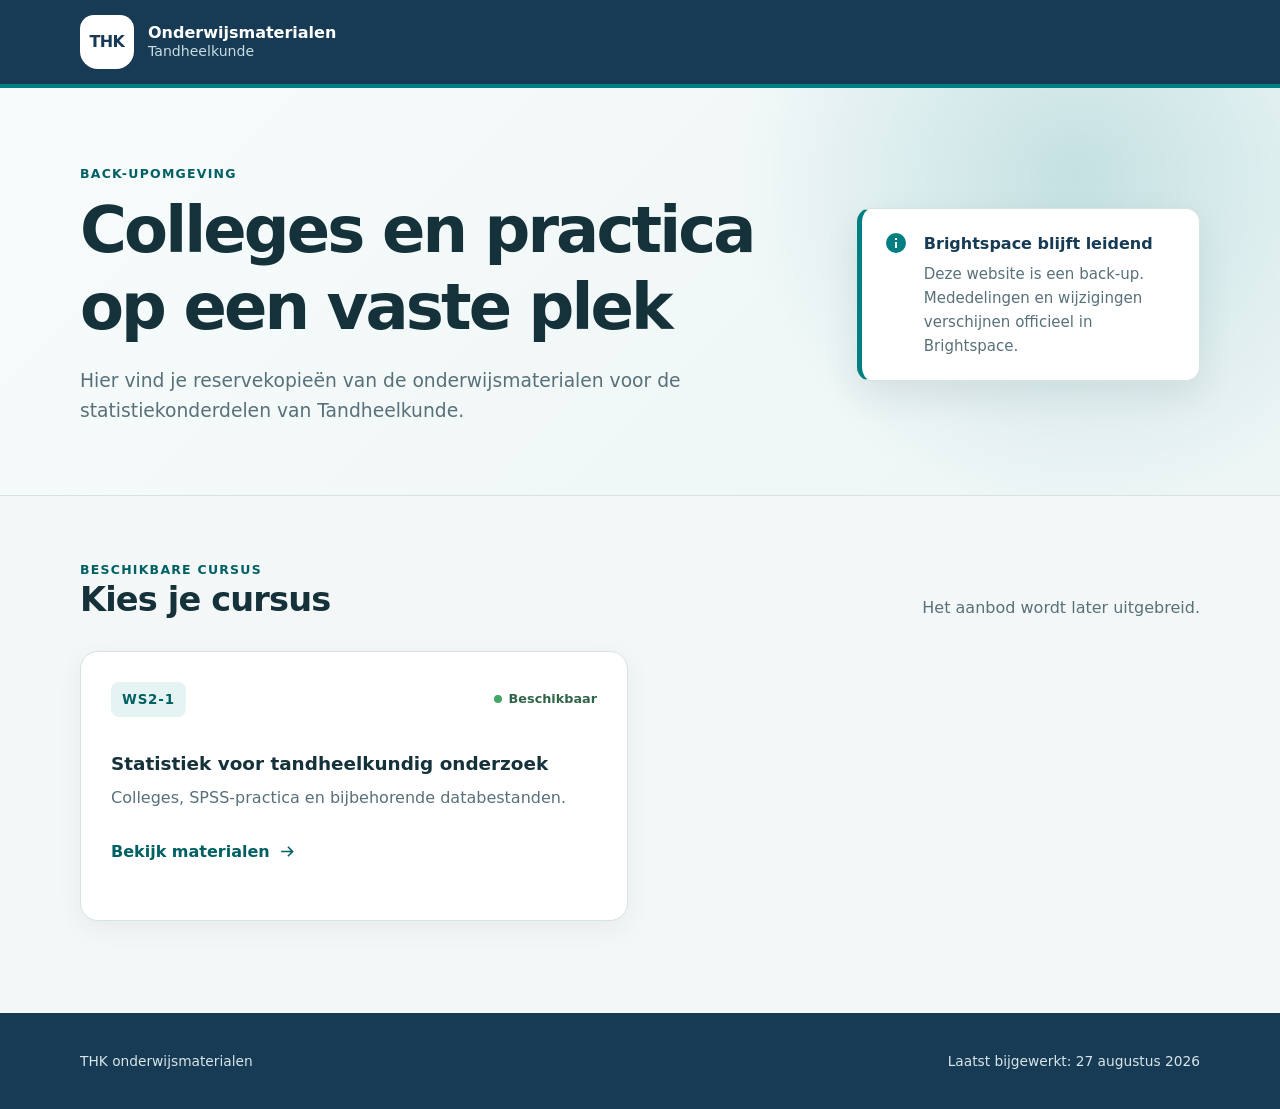
==== index.html @ 72709900 "Create THK course materials site" ====
<!doctype html>
<html lang="nl">
<head>
  <meta charset="utf-8">
  <meta name="viewport" content="width=device-width, initial-scale=1">
  <meta name="description" content="Back-upomgeving voor onderwijsmaterialen Tandheelkunde.">
  <title>THK | Onderwijsmaterialen</title>
  <link rel="stylesheet" href="assets/site.css">
</head>
<body>
  <a class="skip-link" href="#inhoud">Ga naar de inhoud</a>

  <header class="site-header">
    <div class="shell header-inner">
      <a class="brand" href="./" aria-label="THK startpagina">
        <span class="brand-mark" aria-hidden="true">THK</span>
        <span class="brand-copy">
          <strong>Onderwijsmaterialen</strong>
          <span>Tandheelkunde</span>
        </span>
      </a>
    </div>
  </header>

  <main id="inhoud">
    <section class="hero">
      <div class="shell hero-grid">
        <div>
          <p class="eyebrow">Back-upomgeving</p>
          <h1>Colleges en practica op een vaste plek</h1>
          <p class="hero-text">
            Hier vind je reservekopieën van de onderwijsmaterialen voor de
            statistiekonderdelen van Tandheelkunde.
          </p>
        </div>
        <aside class="notice" aria-label="Belangrijke informatie">
          <svg class="notice-icon" viewBox="0 0 24 24" aria-hidden="true">
            <path d="M12 2a10 10 0 1 0 0 20 10 10 0 0 0 0-20Zm1 15h-2v-6h2v6Zm0-8h-2V7h2v2Z"/>
          </svg>
          <div>
            <strong>Brightspace blijft leidend</strong>
            <p>Deze website is een back-up. Mededelingen en wijzigingen verschijnen officieel in Brightspace.</p>
          </div>
        </aside>
      </div>
    </section>

    <section class="shell course-section" aria-labelledby="opleidingen-heading">
      <div class="section-heading">
        <div>
          <p class="eyebrow">Beschikbare cursus</p>
          <h2 id="opleidingen-heading">Kies je cursus</h2>
        </div>
        <p>Het aanbod wordt later uitgebreid.</p>
      </div>

      <div class="course-grid">
        <a class="course-card" href="courses/ws2-1/">
          <div class="course-card-top">
            <span class="course-code">WS2-1</span>
            <span class="status-badge">Beschikbaar</span>
          </div>
          <h3>Statistiek voor tandheelkundig onderzoek</h3>
          <p>Colleges, SPSS-practica en bijbehorende databestanden.</p>
          <span class="card-link">
            Bekijk materialen
            <svg viewBox="0 0 24 24" aria-hidden="true"><path d="m13.2 5.3-1.4 1.4 4.3 4.3H4v2h12.1l-4.3 4.3 1.4 1.4 6.7-6.7-6.7-6.7Z"/></svg>
          </span>
        </a>
      </div>
    </section>
  </main>

  <footer class="site-footer">
    <div class="shell footer-inner">
      <p>THK onderwijsmaterialen</p>
      <p>Laatst bijgewerkt: 27 augustus 2026</p>
    </div>
  </footer>
</body>
</html>
---- assets/site.css ----
:root {
  --ink: #15313a;
  --muted: #587079;
  --paper: #ffffff;
  --canvas: #f4f7f7;
  --line: #d7e2e3;
  --teal: #007f82;
  --teal-dark: #006064;
  --teal-soft: #e5f4f3;
  --navy: #173b55;
  --amber-soft: #fff5dc;
  --amber-ink: #725416;
  --shadow: 0 14px 36px rgba(21, 49, 58, 0.09);
  --radius: 18px;
}

* {
  box-sizing: border-box;
}

html {
  scroll-behavior: smooth;
}

body {
  margin: 0;
  color: var(--ink);
  background: var(--canvas);
  font-family: Inter, ui-sans-serif, system-ui, -apple-system, BlinkMacSystemFont, "Segoe UI", sans-serif;
  font-size: 16px;
  line-height: 1.6;
}

a {
  color: var(--teal-dark);
}

a:focus-visible {
  outline: 3px solid #f0b429;
  outline-offset: 4px;
}

svg {
  display: block;
  fill: currentColor;
}

.shell {
  width: min(1120px, calc(100% - 40px));
  margin-inline: auto;
}

.skip-link {
  position: fixed;
  z-index: 100;
  top: 12px;
  left: 12px;
  padding: 10px 16px;
  color: white;
  background: var(--navy);
  border-radius: 8px;
  transform: translateY(-150%);
}

.skip-link:focus {
  transform: translateY(0);
}

.site-header {
  color: white;
  background: var(--navy);
  border-bottom: 4px solid var(--teal);
}

.header-inner {
  min-height: 84px;
  display: flex;
  align-items: center;
}

.brand {
  display: inline-flex;
  align-items: center;
  gap: 14px;
  color: white;
  text-decoration: none;
}

.brand-mark {
  display: grid;
  place-items: center;
  width: 54px;
  height: 54px;
  color: var(--navy);
  background: white;
  border-radius: 14px 14px 18px 18px;
  font-weight: 850;
  letter-spacing: -0.04em;
}

.brand-copy {
  display: grid;
  line-height: 1.25;
}

.brand-copy strong {
  font-size: 1rem;
}

.brand-copy span {
  color: #c9dce4;
  font-size: 0.88rem;
}

.hero {
  padding: 76px 0 70px;
  background:
    radial-gradient(circle at 84% 22%, rgba(0, 127, 130, 0.18), transparent 30%),
    linear-gradient(135deg, #f7fbfb 0%, #edf5f5 100%);
  border-bottom: 1px solid var(--line);
}

.hero-grid {
  display: grid;
  grid-template-columns: minmax(0, 1.35fr) minmax(300px, 0.65fr);
  gap: 64px;
  align-items: center;
}

.eyebrow {
  margin: 0 0 8px;
  color: var(--teal-dark);
  font-size: 0.78rem;
  font-weight: 800;
  letter-spacing: 0.1em;
  text-transform: uppercase;
}

h1,
h2,
h3,
p {
  margin-top: 0;
}

h1,
h2,
h3 {
  line-height: 1.2;
}

h1 {
  max-width: 760px;
  margin-bottom: 20px;
  font-size: clamp(2.25rem, 5vw, 4.25rem);
  letter-spacing: -0.045em;
}

h2 {
  margin-bottom: 12px;
  font-size: clamp(1.55rem, 3vw, 2.1rem);
  letter-spacing: -0.025em;
}

h3 {
  margin-bottom: 10px;
  font-size: 1.15rem;
}

.hero-text {
  max-width: 720px;
  margin-bottom: 0;
  color: var(--muted);
  font-size: 1.17rem;
}

.notice {
  display: flex;
  gap: 16px;
  padding: 22px;
  color: var(--navy);
  background: var(--paper);
  border: 1px solid var(--line);
  border-left: 5px solid var(--teal);
  border-radius: 14px;
  box-shadow: var(--shadow);
}

.notice-icon {
  flex: 0 0 auto;
  width: 24px;
  height: 24px;
  color: var(--teal);
}

.notice p {
  margin: 5px 0 0;
  color: var(--muted);
  font-size: 0.94rem;
}

.course-section {
  padding: 64px 0 92px;
}

.section-heading {
  display: flex;
  justify-content: space-between;
  gap: 28px;
  align-items: end;
  margin-bottom: 30px;
}

.section-heading h2,
.section-heading p {
  margin-bottom: 0;
}

.section-heading > p {
  color: var(--muted);
}

.course-grid {
  display: grid;
  grid-template-columns: repeat(2, minmax(0, 1fr));
  gap: 24px;
}

.course-card {
  position: relative;
  display: block;
  min-height: 270px;
  padding: 30px;
  color: var(--ink);
  background: var(--paper);
  border: 1px solid var(--line);
  border-radius: var(--radius);
  box-shadow: 0 8px 26px rgba(21, 49, 58, 0.06);
  text-decoration: none;
  transition: transform 160ms ease, box-shadow 160ms ease, border-color 160ms ease;
}

.course-card:hover {
  transform: translateY(-3px);
  border-color: #9ec7c7;
  box-shadow: var(--shadow);
}

.course-card-top {
  display: flex;
  justify-content: space-between;
  align-items: center;
  gap: 16px;
  margin-bottom: 36px;
}

.course-code {
  display: inline-flex;
  padding: 7px 11px;
  color: var(--teal-dark);
  background: var(--teal-soft);
  border-radius: 8px;
  font-size: 0.84rem;
  font-weight: 850;
  letter-spacing: 0.06em;
}

.status-badge {
  color: #316446;
  font-size: 0.8rem;
  font-weight: 750;
}

.status-badge::before {
  content: "";
  display: inline-block;
  width: 8px;
  height: 8px;
  margin-right: 7px;
  background: #42a667;
  border-radius: 50%;
}

.course-card > p {
  max-width: 520px;
  margin-bottom: 28px;
  color: var(--muted);
}

.card-link {
  display: inline-flex;
  gap: 8px;
  align-items: center;
  color: var(--teal-dark);
  font-weight: 750;
}

.card-link svg {
  width: 19px;
  height: 19px;
  transition: transform 160ms ease;
}

.course-card:hover .card-link svg {
  transform: translateX(4px);
}

.course-hero {
  padding: 44px 0 54px;
  background: linear-gradient(135deg, #f8fbfb, #eaf3f3);
  border-bottom: 1px solid var(--line);
}

.breadcrumbs {
  display: flex;
  gap: 9px;
  margin-bottom: 38px;
  color: var(--muted);
  font-size: 0.9rem;
}

.breadcrumbs a {
  color: var(--teal-dark);
  font-weight: 700;
  text-decoration: none;
}

.course-title-row {
  display: flex;
  justify-content: space-between;
  gap: 48px;
  align-items: end;
}

.course-title-row h1 {
  margin-bottom: 14px;
  font-size: clamp(2rem, 4vw, 3.35rem);
}

.course-code-large {
  margin-bottom: 8px;
  padding: 12px 16px;
  font-size: 1rem;
}

.course-layout {
  display: grid;
  grid-template-columns: minmax(0, 1fr) 260px;
  gap: 44px;
  align-items: start;
  padding-top: 48px;
  padding-bottom: 90px;
}

.compact-notice {
  margin-bottom: 48px;
  box-shadow: none;
}

.session {
  padding: 34px;
  background: var(--paper);
  border: 1px solid var(--line);
  border-radius: var(--radius);
  box-shadow: 0 8px 28px rgba(21, 49, 58, 0.055);
}

.session-heading {
  display: grid;
  grid-template-columns: 52px minmax(0, 1fr);
  gap: 18px;
  padding-bottom: 28px;
  border-bottom: 1px solid var(--line);
}

.session-number {
  display: grid;
  place-items: center;
  align-self: start;
  width: 52px;
  height: 52px;
  color: white;
  background: var(--teal);
  border-radius: 14px;
  font-size: 1.35rem;
  font-weight: 850;
}

.session-heading h2 {
  margin-bottom: 8px;
}

.session-heading p:last-child {
  margin-bottom: 0;
  color: var(--muted);
}

.resource-list {
  display: grid;
}

.resource-card {
  display: grid;
  grid-template-columns: 52px minmax(0, 1fr) auto;
  gap: 18px;
  align-items: center;
  padding: 26px 0;
  border-bottom: 1px solid var(--line);
}

.resource-card:last-child {
  padding-bottom: 0;
  border-bottom: 0;
}

.file-icon {
  display: grid;
  place-items: center;
  width: 52px;
  height: 58px;
  border-radius: 8px 8px 12px 8px;
  font-size: 0.72rem;
  font-weight: 850;
  letter-spacing: 0.04em;
}

.file-pdf {
  color: #9b3030;
  background: #fbe9e7;
}

.file-docx {
  color: #245b99;
  background: #e9f1fb;
}

.file-data {
  color: #205b76;
  background: #e5f2f8;
}

.resource-copy h3,
.resource-copy p {
  margin-bottom: 4px;
}

.resource-copy p,
.resource-copy span {
  color: var(--muted);
  font-size: 0.9rem;
}

.download-button {
  display: inline-flex;
  gap: 8px;
  align-items: center;
  justify-content: center;
  min-width: 132px;
  padding: 10px 15px;
  color: white;
  background: var(--teal-dark);
  border-radius: 9px;
  font-size: 0.9rem;
  font-weight: 750;
  text-decoration: none;
  transition: background 160ms ease, transform 160ms ease;
}

.download-button:hover {
  background: var(--teal);
  transform: translateY(-1px);
}

.download-button svg {
  width: 18px;
  height: 18px;
}

.answers-section {
  margin-top: 30px;
  padding: 30px 34px;
  background: var(--amber-soft);
  border: 1px solid #ebd8a6;
  border-radius: var(--radius);
}

.answers-heading-row {
  display: flex;
  gap: 16px;
  align-items: center;
  margin-bottom: 12px;
}

.answers-heading-row h2 {
  margin-bottom: 0;
}

.lock-icon {
  display: grid;
  place-items: center;
  width: 48px;
  height: 48px;
  color: var(--amber-ink);
  background: white;
  border-radius: 13px;
}

.lock-icon svg {
  width: 23px;
  height: 23px;
}

.answers-section > p {
  margin-bottom: 14px;
  color: #654f25;
}

.unavailable-badge {
  display: inline-flex;
  padding: 6px 10px;
  color: var(--amber-ink);
  background: rgba(255, 255, 255, 0.75);
  border: 1px solid #e2cb8d;
  border-radius: 7px;
  font-size: 0.8rem;
  font-weight: 800;
}

.sidebar {
  position: sticky;
  top: 24px;
  padding: 24px;
  background: var(--paper);
  border: 1px solid var(--line);
  border-radius: 14px;
}

.sidebar h2 {
  margin-bottom: 20px;
  font-size: 1.05rem;
}

.sidebar dl {
  margin: 0 0 22px;
}

.sidebar dl div {
  padding: 12px 0;
  border-bottom: 1px solid var(--line);
}

.sidebar dl div:first-child {
  padding-top: 0;
}

.sidebar dt {
  color: var(--muted);
  font-size: 0.78rem;
  font-weight: 700;
  text-transform: uppercase;
}

.sidebar dd {
  margin: 2px 0 0;
  font-weight: 700;
}

.back-link {
  display: inline-flex;
  gap: 7px;
  align-items: center;
  font-size: 0.87rem;
  font-weight: 750;
  text-decoration: none;
}

.back-link svg {
  width: 18px;
  height: 18px;
}

.site-footer {
  color: #d8e5e9;
  background: var(--navy);
}

.footer-inner {
  min-height: 96px;
  display: flex;
  justify-content: space-between;
  gap: 24px;
  align-items: center;
  font-size: 0.86rem;
}

.footer-inner p {
  margin-bottom: 0;
}

@media (max-width: 820px) {
  .hero-grid,
  .course-layout {
    grid-template-columns: 1fr;
  }

  .hero-grid {
    gap: 34px;
  }

  .course-grid {
    grid-template-columns: 1fr;
  }

  .sidebar {
    position: static;
  }
}

@media (max-width: 620px) {
  .shell {
    width: min(100% - 28px, 1120px);
  }

  .hero {
    padding: 54px 0;
  }

  .section-heading,
  .course-title-row,
  .footer-inner {
    align-items: flex-start;
    flex-direction: column;
  }

  .course-code-large {
    order: -1;
  }

  .session {
    padding: 24px 20px;
  }

  .session-heading {
    grid-template-columns: 44px minmax(0, 1fr);
  }

  .session-number {
    width: 44px;
    height: 44px;
  }

  .resource-card {
    grid-template-columns: 48px minmax(0, 1fr);
  }

  .file-icon {
    width: 48px;
    height: 54px;
  }

  .download-button {
    grid-column: 1 / -1;
    width: 100%;
  }

  .answers-section {
    padding: 25px 20px;
  }

  .footer-inner {
    min-height: 120px;
    justify-content: center;
  }
}

@media (prefers-reduced-motion: reduce) {
  *,
  *::before,
  *::after {
    scroll-behavior: auto !important;
    transition: none !important;
  }
}
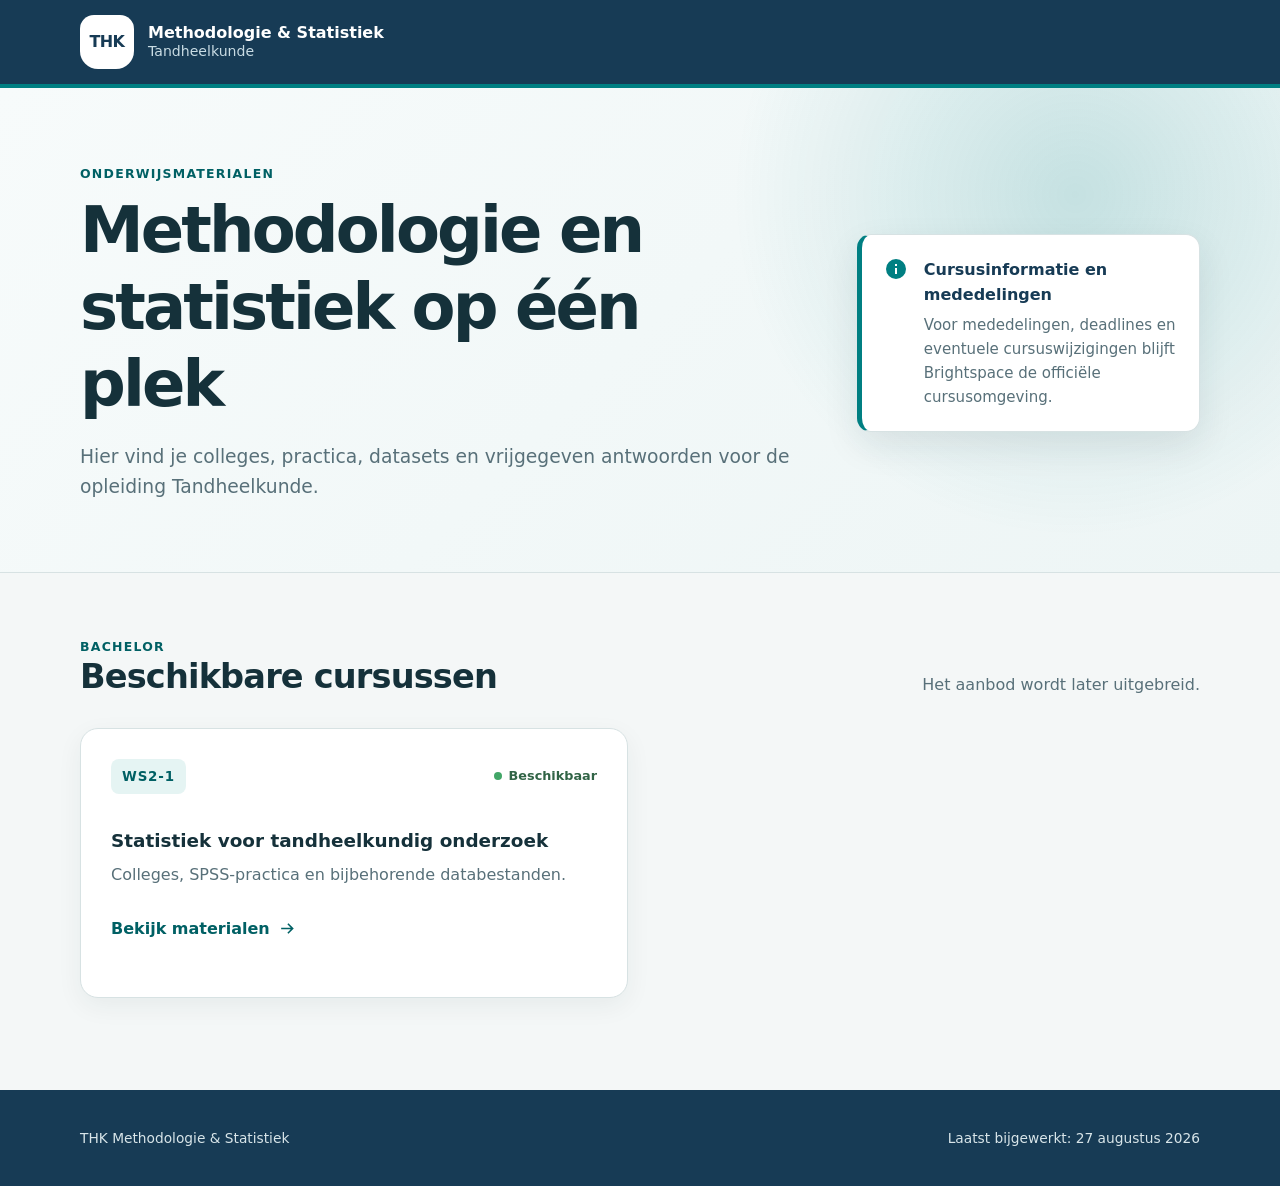
==== commit 4609abea: "Reframe site as methodology and statistics hub" ====
--- a/index.html
+++ b/index.html
@@ -3,8 +3,8 @@
 <head>
   <meta charset="utf-8">
   <meta name="viewport" content="width=device-width, initial-scale=1">
-  <meta name="description" content="Back-upomgeving voor onderwijsmaterialen Tandheelkunde.">
-  <title>THK | Onderwijsmaterialen</title>
+  <meta name="description" content="Onderwijsmaterialen voor methodologie en statistiek binnen Tandheelkunde.">
+  <title>THK | Methodologie &amp; Statistiek</title>
   <link rel="stylesheet" href="assets/site.css">
 </head>
 <body>
@@ -12,10 +12,10 @@
 
   <header class="site-header">
     <div class="shell header-inner">
-      <a class="brand" href="./" aria-label="THK startpagina">
+      <a class="brand" href="index.html" aria-label="THK startpagina">
         <span class="brand-mark" aria-hidden="true">THK</span>
         <span class="brand-copy">
-          <strong>Onderwijsmaterialen</strong>
+          <strong>Methodologie &amp; Statistiek</strong>
           <span>Tandheelkunde</span>
         </span>
       </a>
@@ -26,11 +26,11 @@
     <section class="hero">
       <div class="shell hero-grid">
         <div>
-          <p class="eyebrow">Back-upomgeving</p>
-          <h1>Colleges en practica op een vaste plek</h1>
+          <p class="eyebrow">Onderwijsmaterialen</p>
+          <h1>Methodologie en statistiek op één plek</h1>
           <p class="hero-text">
-            Hier vind je reservekopieën van de onderwijsmaterialen voor de
-            statistiekonderdelen van Tandheelkunde.
+            Hier vind je colleges, practica, datasets en vrijgegeven antwoorden
+            voor de opleiding Tandheelkunde.
           </p>
         </div>
         <aside class="notice" aria-label="Belangrijke informatie">
@@ -38,8 +38,8 @@
             <path d="M12 2a10 10 0 1 0 0 20 10 10 0 0 0 0-20Zm1 15h-2v-6h2v6Zm0-8h-2V7h2v2Z"/>
           </svg>
           <div>
-            <strong>Brightspace blijft leidend</strong>
-            <p>Deze website is een back-up. Mededelingen en wijzigingen verschijnen officieel in Brightspace.</p>
+            <strong>Cursusinformatie en mededelingen</strong>
+            <p>Voor mededelingen, deadlines en eventuele cursuswijzigingen blijft Brightspace de officiële cursusomgeving.</p>
           </div>
         </aside>
       </div>
@@ -48,14 +48,14 @@
     <section class="shell course-section" aria-labelledby="opleidingen-heading">
       <div class="section-heading">
         <div>
-          <p class="eyebrow">Beschikbare cursus</p>
-          <h2 id="opleidingen-heading">Kies je cursus</h2>
+          <p class="eyebrow">Bachelor</p>
+          <h2 id="opleidingen-heading">Beschikbare cursussen</h2>
         </div>
         <p>Het aanbod wordt later uitgebreid.</p>
       </div>
 
       <div class="course-grid">
-        <a class="course-card" href="courses/ws2-1/">
+        <a class="course-card" href="courses/ws2-1/index.html">
           <div class="course-card-top">
             <span class="course-code">WS2-1</span>
             <span class="status-badge">Beschikbaar</span>
@@ -73,7 +73,7 @@
 
   <footer class="site-footer">
     <div class="shell footer-inner">
-      <p>THK onderwijsmaterialen</p>
+      <p>THK Methodologie &amp; Statistiek</p>
       <p>Laatst bijgewerkt: 27 augustus 2026</p>
     </div>
   </footer>
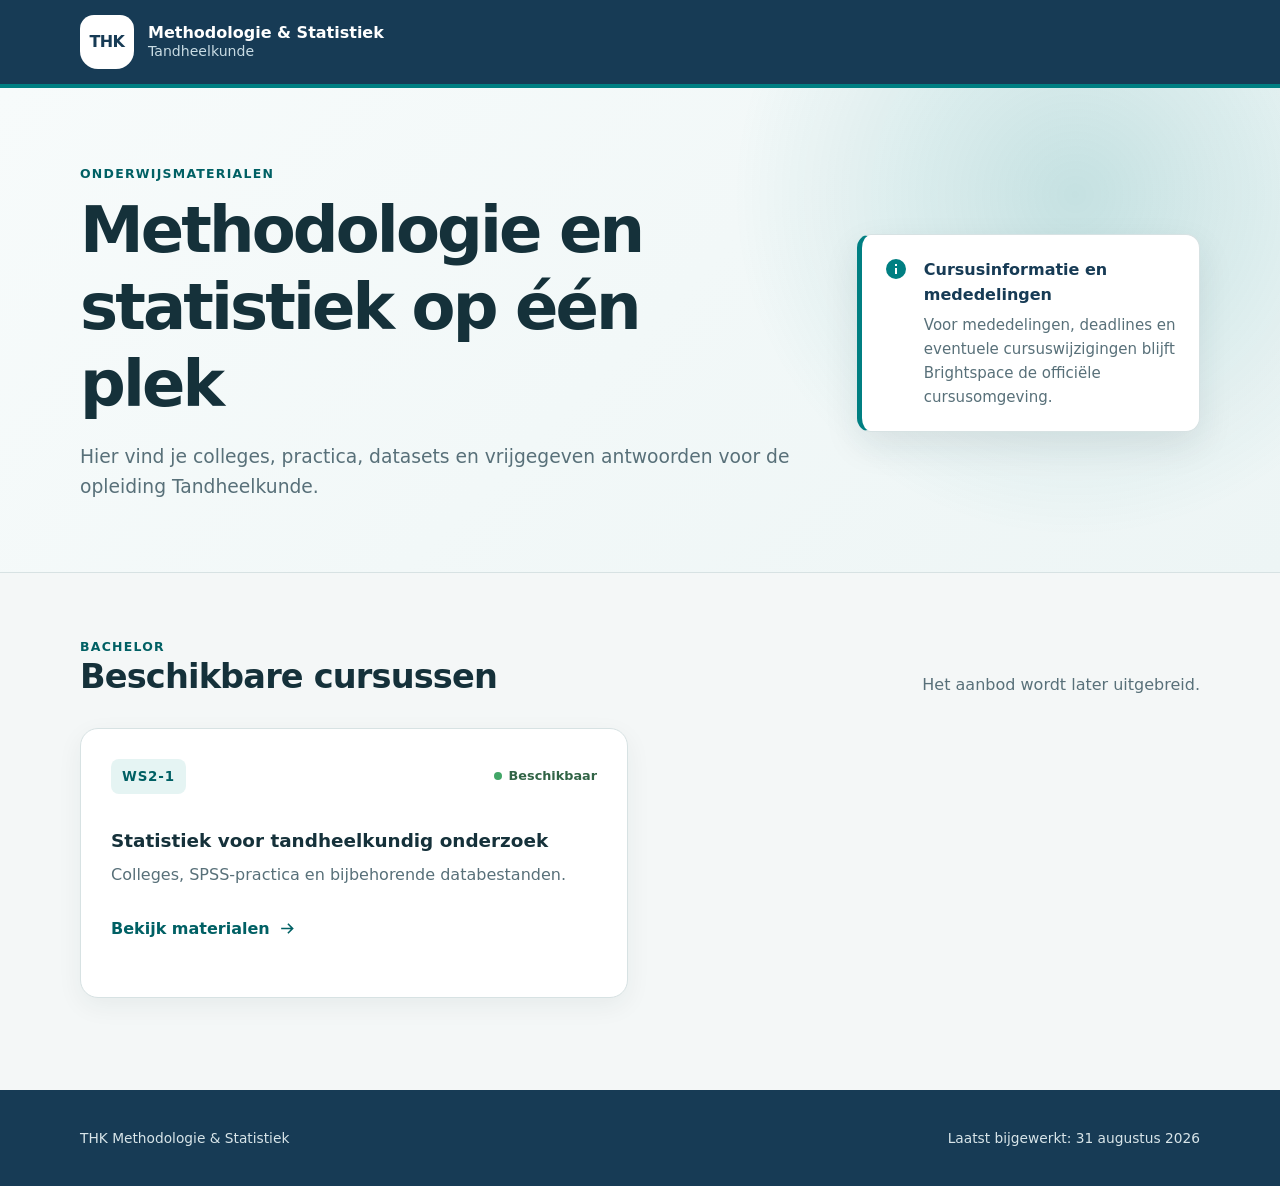
==== commit e4c19fb2: "Added answers WS2-1 practical 1" ====
--- a/index.html
+++ b/index.html
@@ -74,7 +74,7 @@
   <footer class="site-footer">
     <div class="shell footer-inner">
       <p>THK Methodologie &amp; Statistiek</p>
-      <p>Laatst bijgewerkt: 27 augustus 2026</p>
+      <p>Laatst bijgewerkt: 31 augustus 2026</p>
     </div>
   </footer>
 </body>
--- a/assets/site.css
+++ b/assets/site.css
@@ -495,7 +495,7 @@
   margin-bottom: 0;
 }
 
-.lock-icon {
+.answer-icon {
   display: grid;
   place-items: center;
   width: 48px;
@@ -505,7 +505,7 @@
   border-radius: 13px;
 }
 
-.lock-icon svg {
+.answer-icon svg {
   width: 23px;
   height: 23px;
 }
@@ -515,15 +515,11 @@
   color: #654f25;
 }
 
-.unavailable-badge {
-  display: inline-flex;
-  padding: 6px 10px;
+.answer-file-meta {
+  margin-left: 12px;
   color: var(--amber-ink);
-  background: rgba(255, 255, 255, 0.75);
-  border: 1px solid #e2cb8d;
-  border-radius: 7px;
   font-size: 0.8rem;
-  font-weight: 800;
+  font-weight: 700;
 }
 
 .sidebar {
@@ -667,6 +663,16 @@
     padding: 25px 20px;
   }
 
+  .answers-section .download-button {
+    width: 100%;
+  }
+
+  .answer-file-meta {
+    display: block;
+    margin: 10px 0 0;
+    text-align: center;
+  }
+
   .footer-inner {
     min-height: 120px;
     justify-content: center;
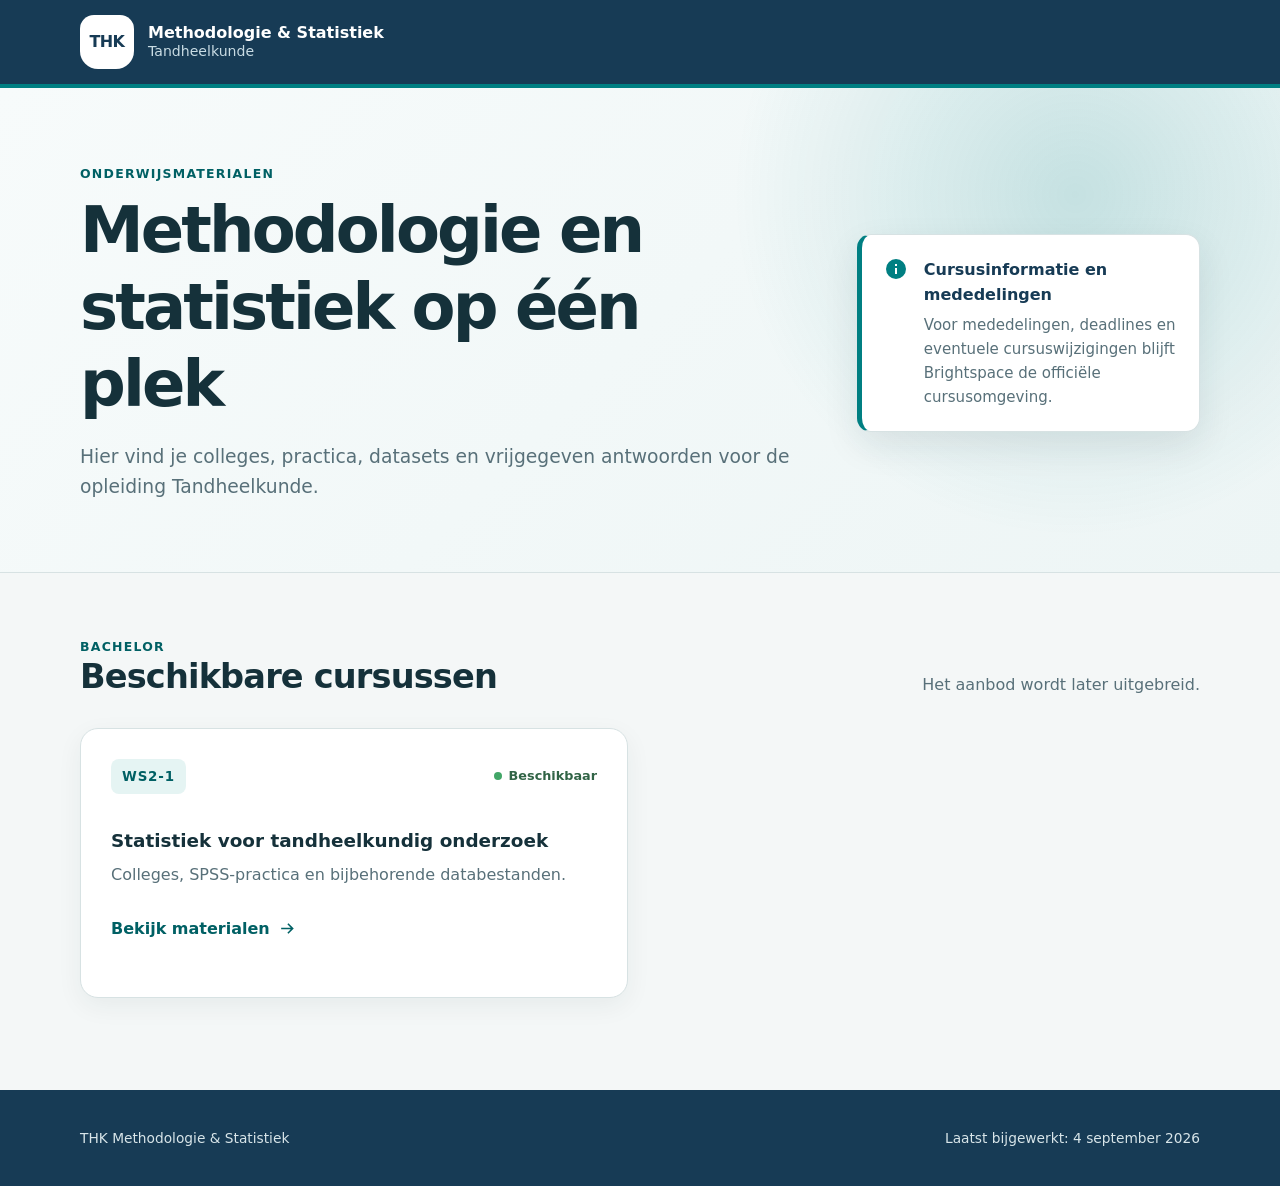
==== commit 3637e1c7: "Added material WS2-1, lecture 2" ====
--- a/index.html
+++ b/index.html
@@ -74,7 +74,7 @@
   <footer class="site-footer">
     <div class="shell footer-inner">
       <p>THK Methodologie &amp; Statistiek</p>
-      <p>Laatst bijgewerkt: 31 augustus 2026</p>
+      <p>Laatst bijgewerkt: 4 september 2026</p>
     </div>
   </footer>
 </body>
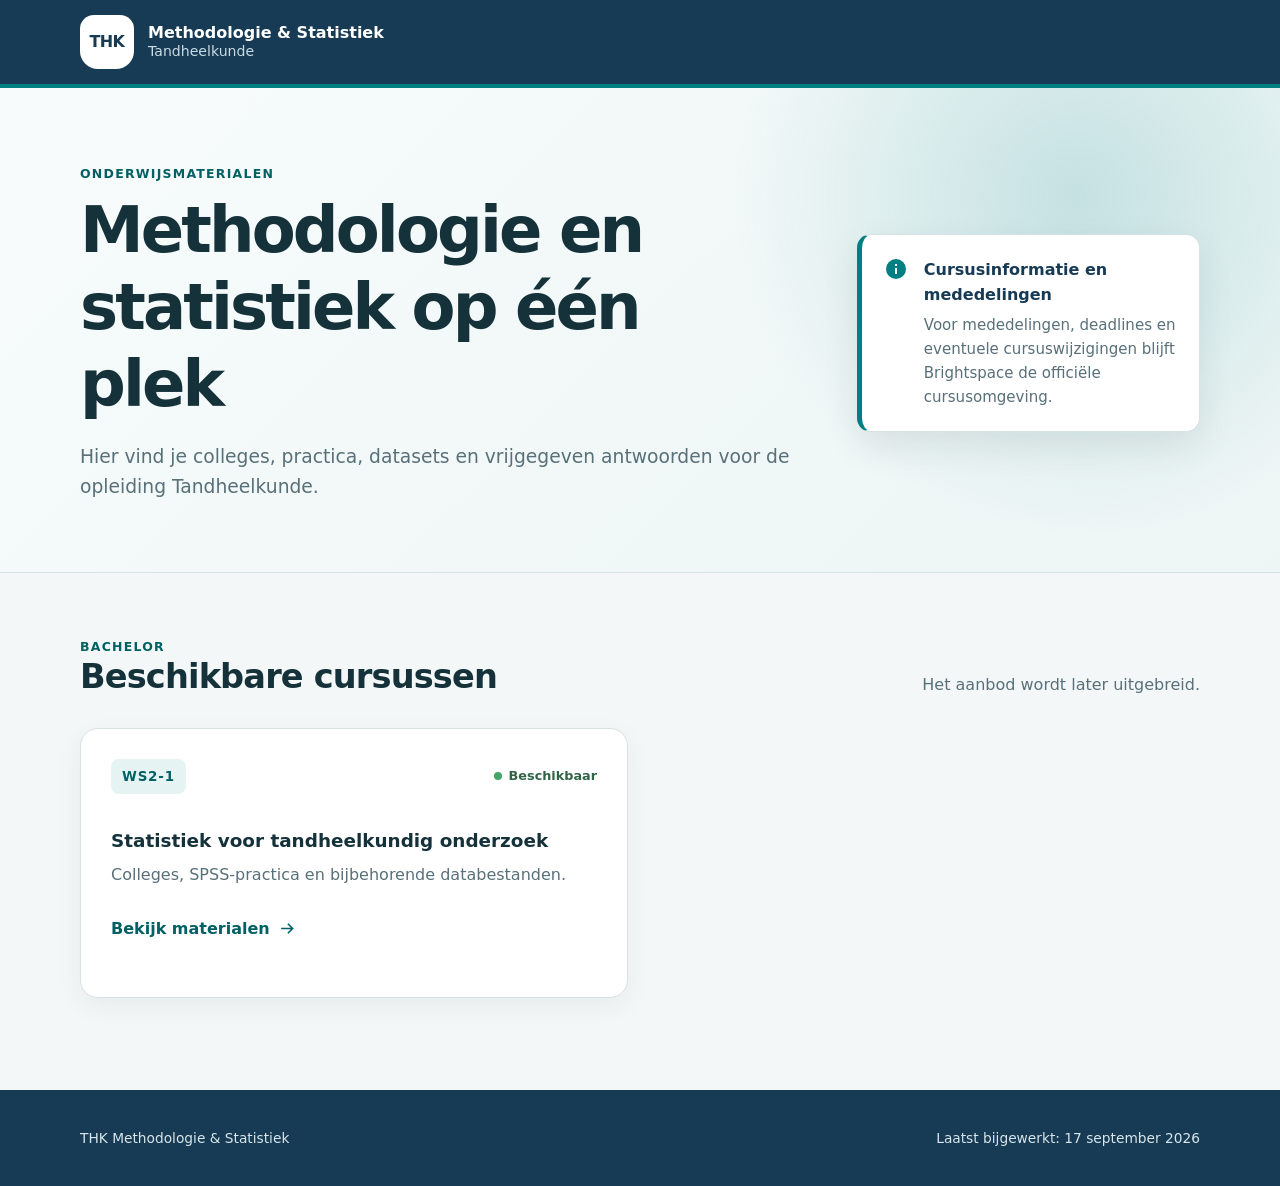
==== commit 587bf118: "Added materials WS1-2 week 3" ====
--- a/index.html
+++ b/index.html
@@ -74,7 +74,7 @@
   <footer class="site-footer">
     <div class="shell footer-inner">
       <p>THK Methodologie &amp; Statistiek</p>
-      <p>Laatst bijgewerkt: 4 september 2026</p>
+      <p>Laatst bijgewerkt: 17 september 2026</p>
     </div>
   </footer>
 </body>
--- a/assets/site.css
+++ b/assets/site.css
@@ -358,18 +358,46 @@
 }
 
 .session {
-  padding: 34px;
+  overflow: hidden;
   background: var(--paper);
   border: 1px solid var(--line);
   border-radius: var(--radius);
   box-shadow: 0 8px 28px rgba(21, 49, 58, 0.055);
 }
 
+.session + .session {
+  margin-top: 18px;
+}
+
 .session-heading {
   display: grid;
-  grid-template-columns: 52px minmax(0, 1fr);
+  grid-template-columns: 52px minmax(0, 1fr) 28px;
   gap: 18px;
-  padding-bottom: 28px;
+  align-items: center;
+  padding: 30px 34px;
+  cursor: pointer;
+  list-style: none;
+  transition: background 160ms ease;
+}
+
+.session-heading::-webkit-details-marker {
+  display: none;
+}
+
+.session-heading::marker {
+  content: "";
+}
+
+.session-heading:hover {
+  background: #f8fbfb;
+}
+
+.session-heading:focus-visible {
+  outline: 3px solid #f0b429;
+  outline-offset: -4px;
+}
+
+.session[open] .session-heading {
   border-bottom: 1px solid var(--line);
 }
 
@@ -386,13 +414,49 @@
   font-weight: 850;
 }
 
-.session-heading h2 {
+.session-heading-copy,
+.session-heading .eyebrow,
+.session-title,
+.session-description {
+  display: block;
+}
+
+.session-heading-copy {
+  min-width: 0;
+}
+
+.session-title {
   margin-bottom: 8px;
-}
-
-.session-heading p:last-child {
-  margin-bottom: 0;
+  font-size: clamp(1.55rem, 3vw, 2.1rem);
+  font-weight: 700;
+  letter-spacing: -0.025em;
+  line-height: 1.2;
+}
+
+.session-description {
   color: var(--muted);
+}
+
+.session-toggle {
+  display: grid;
+  place-items: center;
+  width: 28px;
+  height: 28px;
+  color: var(--teal-dark);
+  transition: transform 160ms ease;
+}
+
+.session-toggle svg {
+  width: 24px;
+  height: 24px;
+}
+
+.session[open] .session-toggle {
+  transform: rotate(180deg);
+}
+
+.session-content {
+  padding: 0 34px 28px;
 }
 
 .resource-list {
@@ -476,52 +540,6 @@
   height: 18px;
 }
 
-.answers-section {
-  margin-top: 30px;
-  padding: 30px 34px;
-  background: var(--amber-soft);
-  border: 1px solid #ebd8a6;
-  border-radius: var(--radius);
-}
-
-.answers-heading-row {
-  display: flex;
-  gap: 16px;
-  align-items: center;
-  margin-bottom: 12px;
-}
-
-.answers-heading-row h2 {
-  margin-bottom: 0;
-}
-
-.answer-icon {
-  display: grid;
-  place-items: center;
-  width: 48px;
-  height: 48px;
-  color: var(--amber-ink);
-  background: white;
-  border-radius: 13px;
-}
-
-.answer-icon svg {
-  width: 23px;
-  height: 23px;
-}
-
-.answers-section > p {
-  margin-bottom: 14px;
-  color: #654f25;
-}
-
-.answer-file-meta {
-  margin-left: 12px;
-  color: var(--amber-ink);
-  font-size: 0.8rem;
-  font-weight: 700;
-}
-
 .sidebar {
   position: sticky;
   top: 24px;
@@ -633,11 +651,13 @@
   }
 
   .session {
-    padding: 24px 20px;
+    border-radius: 14px;
   }
 
   .session-heading {
-    grid-template-columns: 44px minmax(0, 1fr);
+    grid-template-columns: 44px minmax(0, 1fr) 24px;
+    gap: 14px;
+    padding: 22px 20px;
   }
 
   .session-number {
@@ -645,6 +665,14 @@
     height: 44px;
   }
 
+  .session-title {
+    font-size: 1.35rem;
+  }
+
+  .session-content {
+    padding: 0 20px 22px;
+  }
+
   .resource-card {
     grid-template-columns: 48px minmax(0, 1fr);
   }
@@ -657,20 +685,6 @@
   .download-button {
     grid-column: 1 / -1;
     width: 100%;
-  }
-
-  .answers-section {
-    padding: 25px 20px;
-  }
-
-  .answers-section .download-button {
-    width: 100%;
-  }
-
-  .answer-file-meta {
-    display: block;
-    margin: 10px 0 0;
-    text-align: center;
   }
 
   .footer-inner {
